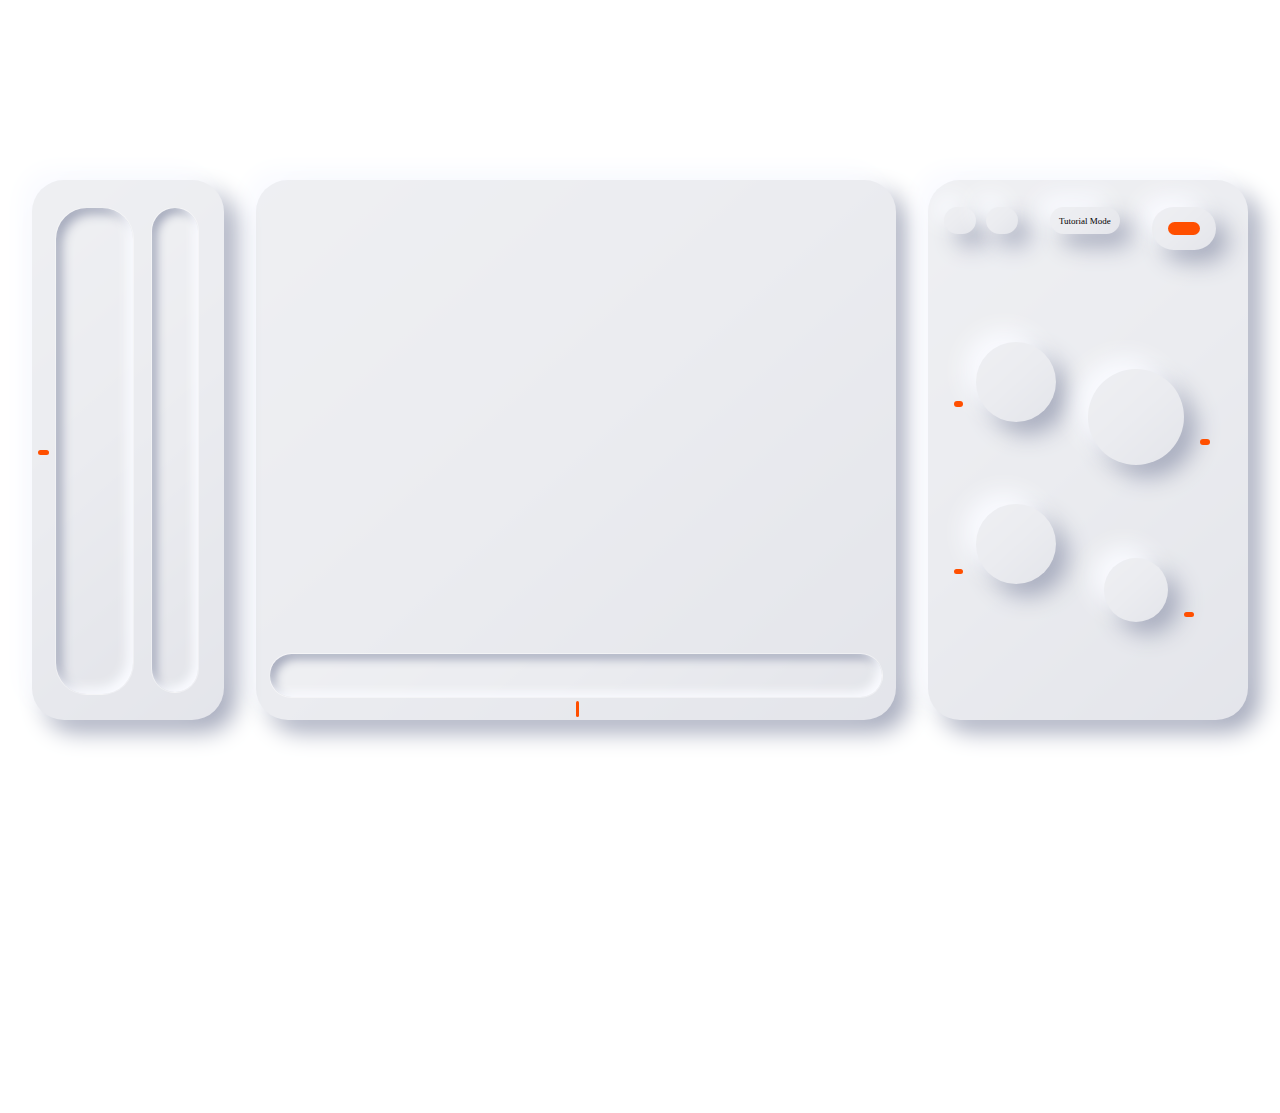
==== index.html @ aaa2e0a0 "V1.0" ====
<!doctype html>
<html>
<head>
<meta charset="utf-8">
<title>LensLab</title>
<link href="style.css" rel="stylesheet" type="text/css">
</head>

<body>
	<div id="disp-tutorial" class="tutorial-block" onclick="tutorial_start()">
		<div id="disp-tutoral-text" class="tutorial-text">On the camera screen, you can change the position of the model in the frame. It is important to take into account the lighting and how a person looks in the scene.     CLICK ON THE HINTS  TO CONTINUE</div>
	</div>
	
	<div id="dist-tutorial" class="tutorial-block" onclick="tutorial_start()">
		<div id="dist-tutoral-text" class="tutorial-text">With this ring, you can adjust the distance between the camera and the person. The closer a person is to the camera, the greater the bokeh effect (blurred background).</div>
	</div>
	
	<div id="shut-tutorial" class="tutorial-block" onclick="tutorial_start()">
		<div id="shutter-tutoral-text" class="tutorial-text">This is the shutter speed wheel. It determines the speed at which the shutter closes, therefore, the lower the value, the less light falls on the camera matrix. This helps to make the scene darker if there is too much light.</div>
	</div>
	
	<div id="apt-tutorial" class="tutorial-block" onclick="tutorial_start()">
		<div id="apt-tutoral-text" class="tutorial-text">This is the diaphragm wheel. It determines how wide the lens aperture is, which also affects the light entering the camera matrix. With this wheel, you can adjust the darkening of the background.</div>
	</div>
	
	<div id="md-tutorial" class="tutorial-block" onclick="tutorial_start()">
		<div id="md-tutoral-text" class="tutorial-text">This is the diaphragm wheel. It determines how wide the lens aperture is, which also affects the light entering the camera matrix. With this wheel, you can adjust the darkening of the background.</div>
	</div>
	
	<div id="lht-tutorial" class="tutorial-block" onclick="tutorial_start()">
		<div id="lht-tutoral-text" class="tutorial-text">This is the lighting wheel. With it, you can change the filter applied to the image on the display.</div>
	</div>
	
	<div id="bn-tutorial" class="tutorial-block" onclick="tutorial_start()">
		<div id="bn-tutoral-text" class="tutorial-text">With these two buttons, you can change the shooting location: park, city and photo studio with a white background.</div>
	</div>
	
	<div id="sh-tutorial" class="tutorial-block" onclick="tutorial_start()">
		<div id="sh-tutoral-text" class="tutorial-text">Is the stage set? Is the model ready? Shoot!</div>
	</div>
	
	<div id="fc-tutorial" class="tutorial-block" onclick="tutorial_start()">
		<div id="fc-tutoral-text" class="tutorial-text">Using the focus ring, you can adjust the blurring of the background or your model. The main thing is to find the right value.</div>
	</div>
	
	<div id="zm-tutorial" class="tutorial-block" onclick="tutorial_start()">
		<div id="zm-tutoral-text" class="tutorial-text">Using the zoom ring, you can zoom in on the model and the background without changing the distance between the camera and the person. But you can still change the distance.</div>
	</div>

	<section id="camera-body">
		<span id="display">
			<span id="image-disp">
				<div id="image-tutorial" class="tutorial"></div>
				<div id="model-cont">
					<div id="model"></div>
				</div>
				<div id="first_overlay" class="overlay" data-blurlevel="0" style="backdropFilter: 'blur(0px')"></div>
				<div id="second_overlay" class="overlay" data-blurlevel="0" style="backdropFilter: 'blur(0px')"></div>
				<div id="darken_overlay" class="overlay"></div>
				<div id="light_overlay" class="overlay"></div>
				<div id="bg-image"></div>
			</span>
			<div class="distance-button">
				<div id="distance-tutorial" class="tutorial"></div>
				<div id="distance-bg"></div>
			</div>
			<div id="style-cont">
				<div id="style-ind" class="indicator"></div>
			</div>
		</span>
		<span id="set-panel">
			<span id="button-col">
				
				<button id="tutorial-button" class="set-button" onclick="tutorial_start()">Tutorial Mode</button>
				
				<div id="shutter-ind" class="indicator"></div>
				
				<div id="shutter-button" class="set-button">
					<div id="shutter-tutorial" class="tutorial"></div>
					<div id="shutter-bg" onclick="changeSht()"></div>
				</div>
				
				<div id="aperture-ind" class="indicator"></div>
				
				<div id="aperture-button" class="set-button">
					<div id="aperture-tutorial" class="tutorial"></div>
					<div id="aparture-bg" onclick="changeApt()"></div>
				</div>
				
				<div id="mode-ind" class="indicator"></div>
				
				<div id="mode-button" class="set-button">
					<div id="mode-tutorial" class="tutorial"></div>
					<div id="mode-bg" onclick="changeMode()"></div>
				</div>
				
				<div id="light-ind" class="indicator"></div>
				
				<div id="light-button" class="set-button">
					<div id="light-tutorial" class="tutorial"></div>
					<div id="light-cont" onclick="changeLight()">
						<div id="light-bg"></div>
					</div>
				</div>
				
				<div id="back-button" class="set-button" onClick=" changeBGback()">
					<div id="back-tutorial" class="tutorial"></div>
					<div id="back-bg" ></div>
				</div>
				
				<div id="next-button" class="set-button" onClick="changeBGnext()">
					<div id="next-tutorial" class="tutorial"></div>
					<div id="next-bg" ></div>
				</div>
				
				<div id="shoot-button" class="set-button" onClick="shoot()">
					<div id="shoot-tutorial" class="tutorial"></div>
					<div id="shoot-ind" class="indicator"></div>
				</div>
			</span>
		</span>
		<span id="zoom-panel">
				<div id="zoom-ind" class="indicator"></div>
				<div class="focus-button">
					<div id="focus-tutorial" class="tutorial"></div>
					<div id="focus-bg"></div>
				</div>
				<div class="zoom-button">
					<div id="zoom-tutorial" class="tutorial"></div>
					<div id="zoom-bg"></div>
				</div>
		</span>
	</section>
	<script src="scripts/script.js"></script>
	<script src="scripts/drag-dist.js"></script>
	<script src="scripts/drag-image.js"></script>
	<script src="scripts/drag-zoom.js"></script>
</body>
</html>
---- style.css ----
html, body {
    margin: 0;
    height: 100%;
}
@media only screen and (min-width: 980px) {
#camera-body {
	position: relative;
	height: 100%;
	width: 100%;
}
#display {
	position:absolute;
	width: 50%;
	height: 50%;
  	left: 45%;
  	top: 50%;
  	-webkit-transform: translate(-50%, -50%);
  	transform: translate(-50%, -50%);
}
#bg-image {
	position: absolute;
	top: -10%;
	width: 100%;
	height: 100%;
	border-radius: 2em;
}
#style-cont {;
	position: absolute;
	width: 100%;
	height: 120%;
  	left: 50%;
  	top: 50%;
	background-color: cadetblue;
	-webkit-transform: translate(-50%, -50%);
  	transform: translate(-50%, -50%);
	border-radius: 2em;
}
.overlay {
	border-radius: 2em;
	position: absolute;
	top: -10%;
	width: 100%;
	height: 100%;
}
#model-cont {
	position: absolute;
	top: -10%;
	width: 100%;
	height: 100%;
}
#model {
	position: absolute;
	width: 400px;
	height: 400px;
	
}
#model:hover {
	cursor: url('https://www.google.com/intl/en_ALL/mapfiles/openhand.cur'), all-scroll;
  	cursor: -webkit-grab;
  	cursor: -moz-grab;
  	cursor: -o-grab;
  	cursor: -ms-grab;
  	cursor: grab;
}
#model:active {
	cursor: url('https://www.google.com/intl/en_ALL/mapfiles/closedhand.cur'), all-scroll;
  	cursor: -webkit-grabbing;
  	cursor: -moz-grabbing;
  	cursor: -o-grabbing;
  	cursor: -ms-grabbing;
  	cursor: grabbing;
}	
	
	
#set-panel {
	display: flex;
	flex-direction: column;
	position:absolute;
	width: 25%;
	height: 60%;
  	left: 85%;
  	top: 50%;
  	-webkit-transform: translate(-50%, -50%);
  	transform: translate(-50%, -50%);
	border-radius: 2em;
}
#zoom-panel {
	background-color: chocolate;
	position:absolute;
	width: 15%;
	height: 60%;
  	left: 10%;
  	top: 50%;
  	-webkit-transform: translate(-50%, -50%);
  	transform: translate(-50%, -50%);
	border-radius: 2em;
}
#button-col {
	margin-top: auto;
}
#shutter-button {
	position: absolute;
	top: 30%;
	left: 15%;
	border: none;
	padding: 0;
	width: 25%;
	aspect-ratio: 1 / 1;
	border-radius: 116.053px;
}
#aperture-button {
	position: absolute;
	top: 60%;
	left: 15%;
	border: none;
	padding: 0;
	width: 25%;
	aspect-ratio: 1 / 1;
	border-radius: 116.053px;
}
#mode-button {
	position: absolute;
	top: 35%;
	left: 50%;
	border: none;
	padding: 0;
	width: 30%;
	aspect-ratio: 1 / 1;
	border-radius: 116.053px;
}
.indicator {
	background-color: #FF4F00;		
}
	#mode-ind {
		position: absolute;
		width: 3%;
		height: 1%;	
		border-radius: 2em;
		top: 48%;
		left: 85%;
	}
	#light-ind {
		position: absolute;
		width: 3%;
		height: 1%;	
		border-radius: 2em;
		top: 80%;
		left: 80%;
	}
	#shutter-ind {
		position: absolute;
		width: 3%;
		height: 1%;	
		border-radius: 2em;
		top: 41%;
		left: 8%;
	}
	#aperture-ind {
		position: absolute;
		width: 3%;
		height: 1%;	
		border-radius: 2em;
		top: 72%;
		left: 8%;
	}
	#style-ind {
		position: absolute;
		width: 0.5%;
		height: 3%;
		border-radius: 2em;
		top: 96.5%;
		left: 50%;
	}
	#zoom-ind {
		position: absolute;
		width: 6%;
		height: 1%;
		border-radius: 2em;
		top: 50%;
		left: 3%;
	}

#light-button {
	position: absolute;
	top: 70%;
	left: 55%;
	border: none;
	padding: 0;
	width: 20%;
	aspect-ratio: 1 / 1;
	border-radius: 116.053px;
}
#iso-button {
	position: absolute;
	top: 28%;
	left: 55%;
	border: none;
	padding: 0;
	width: 20%;
	height: 7%;
	aspect-ratio: 1 / 1;
	border-radius: 53.8097px;
}
#back-button {
	position: absolute;
	top: 5%;
	left: 5%;
	border: none;
	padding: 0;
	width: 10%;
	height: 5%;
	aspect-ratio: 1 / 1;
	border-radius: 53.8097px;
}
#next-button {
	position: absolute;
	top: 5%;
	left: 18%;
	border: none;
	padding: 0;
	width: 10%;
	height: 5%;
	aspect-ratio: 1 / 1;
	border-radius: 53.8097px;
}
#shoot-button {
	position: absolute;
	top: 5%;
	left: 70%;
	border: none;
	padding: 0;
	width: 20%;
	height: 8%;
	aspect-ratio: 1 / 1;
	border-radius: 53.8097px;
}
.distance-button {
	position: absolute;
	top: 95%;
	left: 2%;
	border: none;
	padding: 0;
	width: 96%;
	height: 10%;
	aspect-ratio: 1 / 1;
	border-radius: 2em;
}
.focus-button {
	position: absolute;
	top: 5%;
	left: 62%;
	width: 25%;
	height: 90%;
	border: none;
	padding: 0;
	aspect-ratio: 1 / 1;
	border-radius: 2em;
}
.zoom-button {
	position: absolute;
	top: 5%;
	left: 12%;
	border: none;
	padding: 0;
	width: 40%;
	height: 90%;
	aspect-ratio: 1 / 1;
	border-radius: 2em;
}
.tutorial {
	background-color: #FF4F00;
	opacity: 0.5;
	visibility: hidden;
}
.tutorial {
	-webkit-transition: all 0.5s ease-in-out;
    -moz-transition: all 0.5s ease-in-out;
    -o-transition: all 0.5s ease-in-out;
    transition: all 0.5s ease-in-out;
}

#image-tutorial {
	position: absolute;
	width: 100%;
	height: 100%;
	top: -10%;
	border-radius: 2em;	
}

#distance-tutorial {
	position: absolute;
	width: 100%;
	height: 100%;
	opacity: 0.5;
}
#focus-tutorial {
	position: absolute;
	width: 100%;
	height: 100%;
}
#zoom-tutorial {
	position: absolute;
	width: 100%;
	height: 100%;
}
#shutter-tutorial {
	width: 100%;
	height: 100%;
	border-radius: 10em;
}
#aperture-tutorial {
	width: 100%;
	height: 100%;
	border-radius: 10em;
}
#mode-tutorial {
	width: 100%;
	height: 100%;
	border-radius: 10em;
}
#light-tutorial {
	position: absolute;
	width: 100%;
	height: 100%;
	border-radius: 10em;
}
#next-tutorial {
	position: absolute;
	width: 100%;
	height: 100%;
	border-radius: 10em;
}
#back-tutorial {
	position: absolute;
	width: 100%;
	height: 100%;
	border-radius: 10em;
}
#shoot-tutorial {
	position: absolute;
	width: 100%;
	height: 100%;
	border-radius: 10em;
}




.tutorial-block {
	background-color: #FF4F00;
	opacity: 0.8;
	border-radius: 1em;
	visibility: hidden;
	cursor: pointer;
}
.tutorial-block {
	-webkit-transition: all 0.5s ease-in-out;
    -moz-transition: all 0.5s ease-in-out;
    -o-transition: all 0.5s ease-in-out;
    transition: all 0.5s ease-in-out;
}

.tutorial-text {
	color: white;
	font-family: OpenSans; 
	aspect-ratio: 1/1;
	position: absolute;
	width: 90%;
	left: 5%;
	top: 3%;
	cursor: pointer;
	font-size: 0.80vw;
}
#disp-tutorial {
	left: 30%;
	top: 10%;
	z-index: 9999;
	position: absolute;
	width: 30%;
	height: 10%;
	aspect-ratio: 1/1;
}
#dist-tutorial {
	left: 30%;
	top: 85%;
	z-index: 9999;
	position: absolute;
	width: 30%;
	height: 10%;
	aspect-ratio: 1/1;
}
#shut-tutorial {
	left: 64%;
	top: 36%;
	z-index: 9999;
	position: absolute;
	width: 10%;
	height: 30%;
	aspect-ratio: 1/1;
}
#apt-tutorial {
	left: 64%;
	top: 55%;
	z-index: 9999;
	position: absolute;
	width: 10%;
	height: 27%;
	aspect-ratio: 1/1;
}
#md-tutorial {
	left: 74%;
	top: 40%;
	z-index: 9999;
	position: absolute;
	width: 10%;
	height: 27%;
	aspect-ratio: 1/1;
}
#lht-tutorial {
	left: 74%;
	top: 62%;
	z-index: 9999;
	position: absolute;
	width: 10%;
	height: 15%;
	aspect-ratio: 1/1;
}
#bn-tutorial {
	left: 74%;
	top: 30%;
	z-index: 9999;
	position: absolute;
	width: 10%;
	height: 16%;
	aspect-ratio: 1/1;
}
#sh-tutorial {
	left: 85%;
	top: 32%;
	z-index: 9999;
	position: absolute;
	width: 10%;
	height: 6%;
	aspect-ratio: 1/1;
}
#fc-tutorial {
	left: 17%;
	top: 45%;
	z-index: 9999;
	position: absolute;
	width: 10%;
	height: 19%;
	aspect-ratio: 1/1;
}
#zm-tutorial {
	left: 11%;
	top: 45%;
	z-index: 9999;
	position: absolute;
	width: 10%;
	height: 24%;
	aspect-ratio: 1/1;
}

#tutorial-button {
	border: none;
	position: absolute;
	width: 22%;
	height: 5%;
	top: 5%;
	left: 38%;
	border-radius: 2em;
	font-family: OpenSans; 
	font-weight: normal;
	text-align: center;
	font-size: 0.7vw;
}
#tutorial-button:active {
	background: linear-gradient(317.7deg, rgba(0, 0, 0, 0.4) 0%, rgba(255, 255, 255, 0.4) 105.18%), #EBECF0;
	background-blend-mode: soft-light, normal;
	box-shadow: inset -6px -6px 11px #FAFBFF, inset 6px 6px 11px #A6ABBD;
}
}
@media only screen and (min-width: 0px) and (max-width: 980px) and (orientation: landscape) {
	#camera-body {
	position: relative;
	height: 100%;
	width: 100%;
}
#display {
	position:absolute;
	width: 50%;
	height: 50%;
  	left: 45%;
  	top: 50%;
  	-webkit-transform: translate(-50%, -50%);
  	transform: translate(-50%, -50%);
}
#bg-image {
	position: absolute;
	top: -10%;
	width: 100%;
	height: 100%;
	border-radius: 1em;
	background-size: cover;
}
#style-cont {
	position: absolute;
	width: 100%;
	height: 120%;
  	left: 50%;
  	top: 50%;
	background-color: cadetblue;
	-webkit-transform: translate(-50%, -50%);
  	transform: translate(-50%, -50%);
	border-radius: 1em;
}
#model-cont {
	position: absolute;
	top: -10%;
	width: 100%;
	height: 100%;
}
#model {
	position: absolute;
	width: 400px;
	height: 400px;
	
}
.overlay {
	border-radius: 1em;
	position: absolute;
	top: -10%;
	width: 100%;
	height: 100%;
}
#set-panel {
	background-color: aquamarine;
	position:absolute;
	width: 25%;
	height: 60%;
  	left: 85%;
  	top: 50%;
  	-webkit-transform: translate(-50%, -50%);
  	transform: translate(-50%, -50%);
	border-radius: 1em;
}
#zoom-panel {
	background-color: chocolate;
	position:absolute;
	width: 15%;
	height: 60%;
  	left: 10%;
  	top: 50%;
  	-webkit-transform: translate(-50%, -50%);
  	transform: translate(-50%, -50%);
	border-radius: 1em;
}
#button-col {
	margin-top: auto;
}
#shutter-button {
	position: absolute;
	top: 30%;
	left: 15%;
	border: none;
	padding: 0;
	width: 25%;
	aspect-ratio: 1 / 1;
	border-radius: 116.053px;
}
#aperture-button {
	position: absolute;
	top: 60%;
	left: 15%;
	border: none;
	padding: 0;
	width: 25%;
	aspect-ratio: 1 / 1;
	border-radius: 116.053px;
}
#mode-button {
	position: absolute;
	top: 35%;
	left: 50%;
	border: none;
	padding: 0;
	width: 30%;
	aspect-ratio: 1 / 1;
	border-radius: 116.053px;
}
.indicator {
	background-color: #FF4F00;		
}
	#mode-ind {
		position: absolute;
		width: 3%;
		height: 1%;	
		border-radius: 2em;
		top: 45.5%;
		left: 85%;
	}
	#light-ind {
		position: absolute;
		width: 3%;
		height: 1%;	
		border-radius: 2em;
		top: 77%;
		left: 80%;
	}
	#shutter-ind {
		position: absolute;
		width: 3%;
		height: 1%;	
		border-radius: 2em;
		top: 38.5%;
		left: 8%;
	}
	#aperture-ind {
		position: absolute;
		width: 3%;
		height: 1%;	
		border-radius: 2em;
		top: 69%;
		left: 8%;
	}
	#style-ind {
		position: absolute;
		width: 0.5%;
		height: 3%;
		border-radius: 2em;
		top: 96.5%;
		left: 50%;
	}
	#zoom-ind {
		position: absolute;
		width: 6%;
		height: 1%;
		border-radius: 2em;
		top: 50%;
		left: 3%;
	}

#light-button {
	position: absolute;
	top: 70%;
	left: 55%;
	border: none;
	padding: 0;
	width: 20%;
	aspect-ratio: 1 / 1;
	border-radius: 116.053px;
}
#iso-button {
	position: absolute;
	top: 28%;
	left: 55%;
	border: none;
	padding: 0;
	width: 20%;
	height: 7%;
	aspect-ratio: 1 / 1;
	border-radius: 53.8097px;
}
#back-button {
	position: absolute;
	top: 5%;
	left: 5%;
	border: none;
	padding: 0;
	width: 10%;
	height: 5%;
	aspect-ratio: 1 / 1;
	border-radius: 53.8097px;
}
#next-button {
	position: absolute;
	top: 5%;
	left: 18%;
	border: none;
	padding: 0;
	width: 10%;
	height: 5%;
	aspect-ratio: 1 / 1;
	border-radius: 53.8097px;
}
#shoot-button {
	position: absolute;
	top: 5%;
	left: 70%;
	border: none;
	padding: 0;
	width: 20%;
	height: 8%;
	aspect-ratio: 1 / 1;
	border-radius: 53.8097px;
}
.distance-button {
	position: absolute;
	top: 95%;
	left: 2%;
	border: none;
	padding: 0;
	width: 96%;
	height: 10%;
	aspect-ratio: 1 / 1;
	border-radius: 2em;
}
.focus-button {
	position: absolute;
	top: 5%;
	left: 62%;
	width: 25%;
	height: 90%;
	border: none;
	padding: 0;
	aspect-ratio: 1 / 1;
	border-radius: 2em;
}
.zoom-button {
	position: absolute;
	top: 5%;
	left: 12%;
	border: none;
	padding: 0;
	width: 40%;
	height: 90%;
	aspect-ratio: 1 / 1;
	border-radius: 2em;
}
	
	
	
	
.tutorial {
	background-color: #FF4F00;
	opacity: 0.5;
	visibility: hidden;
}
.tutorial {
	-webkit-transition: all 0.5s ease-in-out;
    -moz-transition: all 0.5s ease-in-out;
    -o-transition: all 0.5s ease-in-out;
    transition: all 0.5s ease-in-out;
}

#image-tutorial {
	position: absolute;
	width: 100%;
	height: 100%;
	top: -10%;
	border-radius: 1em;	
}

#distance-tutorial {
	position: absolute;
	width: 100%;
	height: 100%;
	opacity: 0.5;
}
#focus-tutorial {
	position: absolute;
	width: 100%;
	height: 100%;
}
#zoom-tutorial {
	position: absolute;
	width: 100%;
	height: 100%;
}
#shutter-tutorial {
	width: 100%;
	height: 100%;
	border-radius: 10em;
}
#aperture-tutorial {
	width: 100%;
	height: 100%;
	border-radius: 10em;
}
#mode-tutorial {
	width: 100%;
	height: 100%;
	border-radius: 10em;
}
#light-tutorial {
	position: absolute;
	width: 100%;
	height: 100%;
	border-radius: 10em;
}
#next-tutorial {
	position: absolute;
	width: 100%;
	height: 100%;
	border-radius: 10em;
}
#back-tutorial {
	position: absolute;
	width: 100%;
	height: 100%;
	border-radius: 10em;
}
#shoot-tutorial {
	position: absolute;
	width: 100%;
	height: 100%;
	border-radius: 10em;
}




.tutorial-block {
	background-color: #FF4F00;
	opacity: 0.8;
	border-radius: 0.5em;
	visibility: hidden;
	cursor: pointer;
}
.tutorial-block {
	-webkit-transition: all 0.5s ease-in-out;
    -moz-transition: all 0.5s ease-in-out;
    -o-transition: all 0.5s ease-in-out;
    transition: all 0.5s ease-in-out;
}

.tutorial-text {
	color: white;
	font-family: OpenSans; 
	aspect-ratio: 1/1;
	position: absolute;
	width: 90%;
	left: 5%;
	top: 6%;
	cursor: pointer;
	font-size: 0.9vw;
}
#disp-tutorial {
	left: 30%;
	top: 10%;
	z-index: 9999;
	position: absolute;
	width: 30%;
	height: 10%;
	aspect-ratio: 1/1;
}
#dist-tutorial {
	left: 30%;
	top: 85%;
	z-index: 9999;
	position: absolute;
	width: 30%;
	height: 10%;
	aspect-ratio: 1/1;
}
#shut-tutorial {
	left: 64%;
	top: 36%;
	z-index: 9999;
	position: absolute;
	width: 10%;
	height: 30%;
	aspect-ratio: 1/1;
}
#apt-tutorial {
	left: 64%;
	top: 55%;
	z-index: 9999;
	position: absolute;
	width: 10%;
	height: 27%;
	aspect-ratio: 1/1;
}
#md-tutorial {
	left: 74%;
	top: 40%;
	z-index: 9999;
	position: absolute;
	width: 10%;
	height: 27%;
	aspect-ratio: 1/1;
}
#lht-tutorial {
	left: 74%;
	top: 62%;
	z-index: 9999;
	position: absolute;
	width: 10%;
	height: 15%;
	aspect-ratio: 1/1;
}
#bn-tutorial {
	left: 74%;
	top: 30%;
	z-index: 9999;
	position: absolute;
	width: 10%;
	height: 16%;
	aspect-ratio: 1/1;
}
#sh-tutorial {
	left: 85%;
	top: 32%;
	z-index: 9999;
	position: absolute;
	width: 10%;
	height: 8%;
	aspect-ratio: 1/1;
}
#fc-tutorial {
	left: 17%;
	top: 45%;
	z-index: 9999;
	position: absolute;
	width: 10%;
	height: 19%;
	aspect-ratio: 1/1;
}
#zm-tutorial {
	left: 11%;
	top: 45%;
	z-index: 9999;
	position: absolute;
	width: 10%;
	height: 24%;
	aspect-ratio: 1/1;
}

#tutorial-button {
	font-size: 0.7vw;
	border: none;
	position: absolute;
	width: 25%;
	height: 5%;
	top: 5%;
	left: 38%;
	border-radius: 2em;
	font-family: OpenSans; 
	font-weight: normal;
	text-align: center;
}
#tutorial-button:active {
	background: linear-gradient(317.7deg, rgba(0, 0, 0, 0.4) 0%, rgba(255, 255, 255, 0.4) 105.18%), #EBECF0;
	background-blend-mode: soft-light, normal;
	box-shadow: inset -6px -6px 11px #FAFBFF, inset 6px 6px 11px #A6ABBD;
}
}



/*styling elements*/
#model-cont{
	z-index: -97;
	display: flex;
    align-items: center;
    justify-content: center;
    overflow: hidden;
	touch-action: none;
}
#model {
	z-index: -96;
	touch-action: none;
	background-image: url("images/pngegg.png");
	background-size: contain;
	background-repeat: no-repeat;
    user-select: none;
	background-position: bottom;
}
.overlay {
	z-index: -99;
}
#bg-image {
	z-index: -999;
	background-repeat: no-repeat;
	background-size: cover;

	background-position: center;
	background-size: 1000px;
	aspect-ratio: 1 / 1;
	
}
#bg-image {
	-webkit-transition: all 0.5s ease;
    -moz-transition: all 0.5s ease;
    -o-transition: all 0.5s ease;
    transition: all 0.5s ease;
}
#style-cont {
	z-index: -9999;
	background: linear-gradient(317.7deg, rgba(0, 0, 0, 0.4) 0%, rgba(255, 255, 255, 0.4) 105.18%), #EBECF0;
	background-blend-mode: soft-light, normal;
	box-shadow: -12px -12px 23px #FAFBFF, 12px 12px 23px #A6ABBD;
}
.distance-button {
	display: flex;
    align-items: center;
    justify-content: center;
    overflow: hidden;
	touch-action: none;
	z-index: -94;
	background: linear-gradient(317.7deg, rgba(0, 0, 0, 0.4) 0%, rgba(255, 255, 255, 0.4) 105.18%), #EBECF0;
	background-blend-mode: soft-light, normal;
	border: 1px solid rgba(255, 255, 255, 0.4);
	box-sizing: border-box;
	box-shadow: inset -5px -5px 10px #FAFBFF, inset 5px 5px 10px #A6ABBD;
	border-radius: 2em;
}
#distance-bg {
	user-select: none;
	touch-action: none;
	position: absolute;
	z-index: -93;
	width: 200%;
	height: 50%;
	top: 29%;
	left: -35%;
	background-image: url("images/Group.png");
	background-repeat: no-repeat;
	background-size: contain;
}
#distance-bg:hover {
	cursor: url('https://www.google.com/intl/en_ALL/mapfiles/openhand.cur'), all-scroll;
  	cursor: -webkit-grab;
  	cursor: -moz-grab;
  	cursor: -o-grab;
  	cursor: -ms-grab;
  	cursor: grab;
}
#distance-bg:active {
	cursor: url('https://www.google.com/intl/en_ALL/mapfiles/closedhand.cur'), all-scroll;
  	cursor: -webkit-grabbing;
  	cursor: -moz-grabbing;
  	cursor: -o-grabbing;
  	cursor: -ms-grabbing;
  	cursor: grabbing;
}
#zoom-panel {
	background: linear-gradient(317.7deg, rgba(0, 0, 0, 0.4) 0%, rgba(255, 255, 255, 0.4) 105.18%), #EBECF0;
	background-blend-mode: soft-light, normal;
	box-shadow: -12px -12px 23px #FAFBFF, 12px 12px 23px #A6ABBD;
	overflow: hidden;
}
.focus-button {
	display: flex;
    align-items: center;
    justify-content: center;
    overflow: hidden;
	touch-action: none;
	z-index: -90;
	background: linear-gradient(317.7deg, rgba(0, 0, 0, 0.4) 0%, rgba(255, 255, 255, 0.4) 105.18%), #EBECF0;
	background-blend-mode: soft-light, normal;
	border: 1px solid rgba(255, 255, 255, 0.4);
	box-sizing: border-box;
	box-shadow: inset -5px -5px 10px #FAFBFF, inset 5px 5px 10px #A6ABBD;
	border-radius: 2em;
}
#focus-bg {
	user-select: none;
	touch-action: none;
	position: absolute;
	z-index: -89;
	width: 50%;
	height: 200%;
	top: -30%;
	left: 27%;
	background-image: url("images/Group 3.png");
	background-repeat: no-repeat;
	background-size: contain;
}
#focus-bg:hover {
	cursor: url('https://www.google.com/intl/en_ALL/mapfiles/openhand.cur'), all-scroll;
  	cursor: -webkit-grab;
  	cursor: -moz-grab;
  	cursor: -o-grab;
  	cursor: -ms-grab;
  	cursor: grab;
}
#focus-bg:active {
	cursor: url('https://www.google.com/intl/en_ALL/mapfiles/closedhand.cur'), all-scroll;
  	cursor: -webkit-grabbing;
  	cursor: -moz-grabbing;
  	cursor: -o-grabbing;
  	cursor: -ms-grabbing;
  	cursor: grabbing;
}
.zoom-button {
	display: flex;
    align-items: center;
    justify-content: center;
    overflow: hidden;
	touch-action: none;
	z-index: -95;
	background: linear-gradient(317.7deg, rgba(0, 0, 0, 0.4) 0%, rgba(255, 255, 255, 0.4) 105.18%), #EBECF0;
	background-blend-mode: soft-light, normal;
	border: 1.14489px solid rgba(255, 255, 255, 0.4);
	box-shadow: inset -6px -6px 11px #FAFBFF, inset 6px 6px 11px #A6ABBD;
}
#zoom-bg {
	user-select: none;
	touch-action: none;
	position: absolute;
	z-index: -89;
	width: 60%;
	height: 250%;
	top: 0%;
	left: 27%;
	background-image: url("images/Group2.png");
	background-repeat: no-repeat;
	background-size: contain;
}
#zoom-bg:hover {
	cursor: url('https://www.google.com/intl/en_ALL/mapfiles/openhand.cur'), all-scroll;
  	cursor: -webkit-grab;
  	cursor: -moz-grab;
  	cursor: -o-grab;
  	cursor: -ms-grab;
  	cursor: grab;
}
#zoom-bg:active {
	cursor: url('https://www.google.com/intl/en_ALL/mapfiles/closedhand.cur'), all-scroll;
  	cursor: -webkit-grabbing;
  	cursor: -moz-grabbing;
  	cursor: -o-grabbing;
  	cursor: -ms-grabbing;
  	cursor: grabbing;
}
#set-panel {
	background: linear-gradient(317.7deg, rgba(0, 0, 0, 0.4) 0%, rgba(255, 255, 255, 0.4) 105.18%), #EBECF0;
	background-blend-mode: soft-light, normal;
	box-shadow: -12px -12px 23px #FAFBFF, 12px 12px 23px #A6ABBD;
}
.set-button {
	background: linear-gradient(317.7deg, rgba(0, 0, 0, 0.4) 0%, rgba(255, 255, 255, 0.4) 105.18%), #EBECF0;
	background-blend-mode: soft-light, normal;
	box-shadow: -12px -12px 23px #FAFBFF, 12px 12px 23px #A6ABBD;
}
#aperture-button {
	z-index: -91;	
}

#aparture-bg {
	background-repeat: no-repeat;
	background-size: contain;
	background-image: url("images/apature-bg.png");
	width: 90%;
	height: 90%;
	z-index: -90;
	position: absolute;
	top: 6%;
	left: 6%;
	cursor: pointer;
}
#shutter-button {
	z-index: -91;
}
#shutter-bg {
	background-repeat: no-repeat;
	background-size: contain;
	background-image: url("images/shutter-bg.png");
	width: 90%;
	height: 90%;
	z-index: -90;
	position: absolute;
	top: 6%;
	left: 6%;
	cursor: pointer;
}
#mode-button {
	z-index: -91;
}
#mode-bg {
	background-repeat: no-repeat;
	background-size: contain;
	background-image: url("images/Mode-bg.png");
	width: 90%;
	height: 90%;
	z-index: -90;
	position: absolute;
	top: 6%;
	left: 6%;
	cursor: pointer;
}
#light-button {
	z-index: -91;
}
#light-cont {
	position: absolute;
	width: 100%;
	height: 100%;
	cursor: pointer;
}
#light-bg {
	background-repeat: no-repeat;
	background-size: contain;
	background-image: url("images/light-bg.png");
	width: 85%;
	height: 85%;
	z-index: -90;
	position: absolute;
	top: 3%;
	left: 16%;
	cursor: pointer;
}
#back-button {
	z-index: -91;
}
#back-bg {
	background-repeat: no-repeat;
	background-size: contain;
	background-image: url("images/back.png");
	width: 50%;
	height: 50%;
	z-index: -90;
	position: absolute;
	top: 25%;
	left: 25%;
	cursor: pointer;
	background-position: center;
}
#back-button:active {
	background: linear-gradient(317.7deg, rgba(0, 0, 0, 0.4) 0%, rgba(255, 255, 255, 0.4) 105.18%), #EBECF0;
	background-blend-mode: soft-light, normal;
	box-shadow: inset -6px -6px 11px #FAFBFF, inset 6px 6px 11px #A6ABBD;
}
#next-button {
	z-index: -91;
}
#next-bg {
	background-repeat: no-repeat;
	background-size: contain;
	background-image: url("images/next.png");
	width: 50%;
	height: 50%;
	z-index: -90;
	position: absolute;
	top: 25%;
	left: 25%;
	cursor: pointer;
	background-position: center;
}
#shoot-button {
	z-index: -91;
}
#shoot-button:active {
	background: linear-gradient(317.7deg, rgba(0, 0, 0, 0.4) 0%, rgba(255, 255, 255, 0.4) 105.18%), #EBECF0;
	background-blend-mode: soft-light, normal;
	box-shadow: inset -6px -6px 11px #FAFBFF, inset 6px 6px 11px #A6ABBD;
}
#shoot-ind {
	position: absolute;
	width: 50%;
	height: 30%;
	top: 35%;
	left: 25%;
	border-radius: 2em;
}
#next-button:active {
	background: linear-gradient(317.7deg, rgba(0, 0, 0, 0.4) 0%, rgba(255, 255, 255, 0.4) 105.18%), #EBECF0;
	background-blend-mode: soft-light, normal;
		box-shadow: inset -6px -6px 11px #FAFBFF, inset 6px 6px 11px #A6ABBD;
}
#aparture-bg {
	-webkit-transition: all 0.5s ease-in-out;
    -moz-transition: all 0.5s ease-in-out;
    -o-transition: all 0.5s ease-in-out;
    transition: all 0.5s ease-in-out;
}
#shutter-bg {
	-webkit-transition: all 0.5s ease-in-out;
    -moz-transition: all 0.5s ease-in-out;
    -o-transition: all 0.5s ease-in-out;
    transition: all 0.5s ease-in-out;
}
#mode-bg {
	-webkit-transition: all 0.5s ease-in-out;
    -moz-transition: all 0.5s ease-in-out;
    -o-transition: all 0.5s ease-in-out;
    transition: all 0.5s ease-in-out;
}
#light-cont {
	-webkit-transition: all 0.5s ease-in-out;
    -moz-transition: all 0.5s ease-in-out;
    -o-transition: all 0.5s ease-in-out;
    transition: all 0.5s ease-in-out;
}
#back-button {
	-webkit-transition: all 0.5s ease-in-out;
    -moz-transition: all 0.5s ease-in-out;
    -o-transition: all 0.5s ease-in-out;
    transition: all 0.5s ease-in-out;
}
#next-button {
	-webkit-transition: all 0.5s ease-in-out;
    -moz-transition: all 0.5s ease-in-out;
    -o-transition: all 0.5s ease-in-out;
    transition: all 0.5s ease-in-out;
}
#shoot-button {
	-webkit-transition: all 0.5s ease-in-out;
    -moz-transition: all 0.5s ease-in-out;
    -o-transition: all 0.5s ease-in-out;
    transition: all 0.5s ease-in-out;
}



#darken_overlay {
	background: black;
	opacity: 0;
}
#light_overlay {
	background: white;
	opacity: 0;
}
@font-face {
	font-family: OpenSans;
	src: url("fonts/OpenSans-Regular.ttf");
	font-style: normal; 
	font-weight: normal; 
}
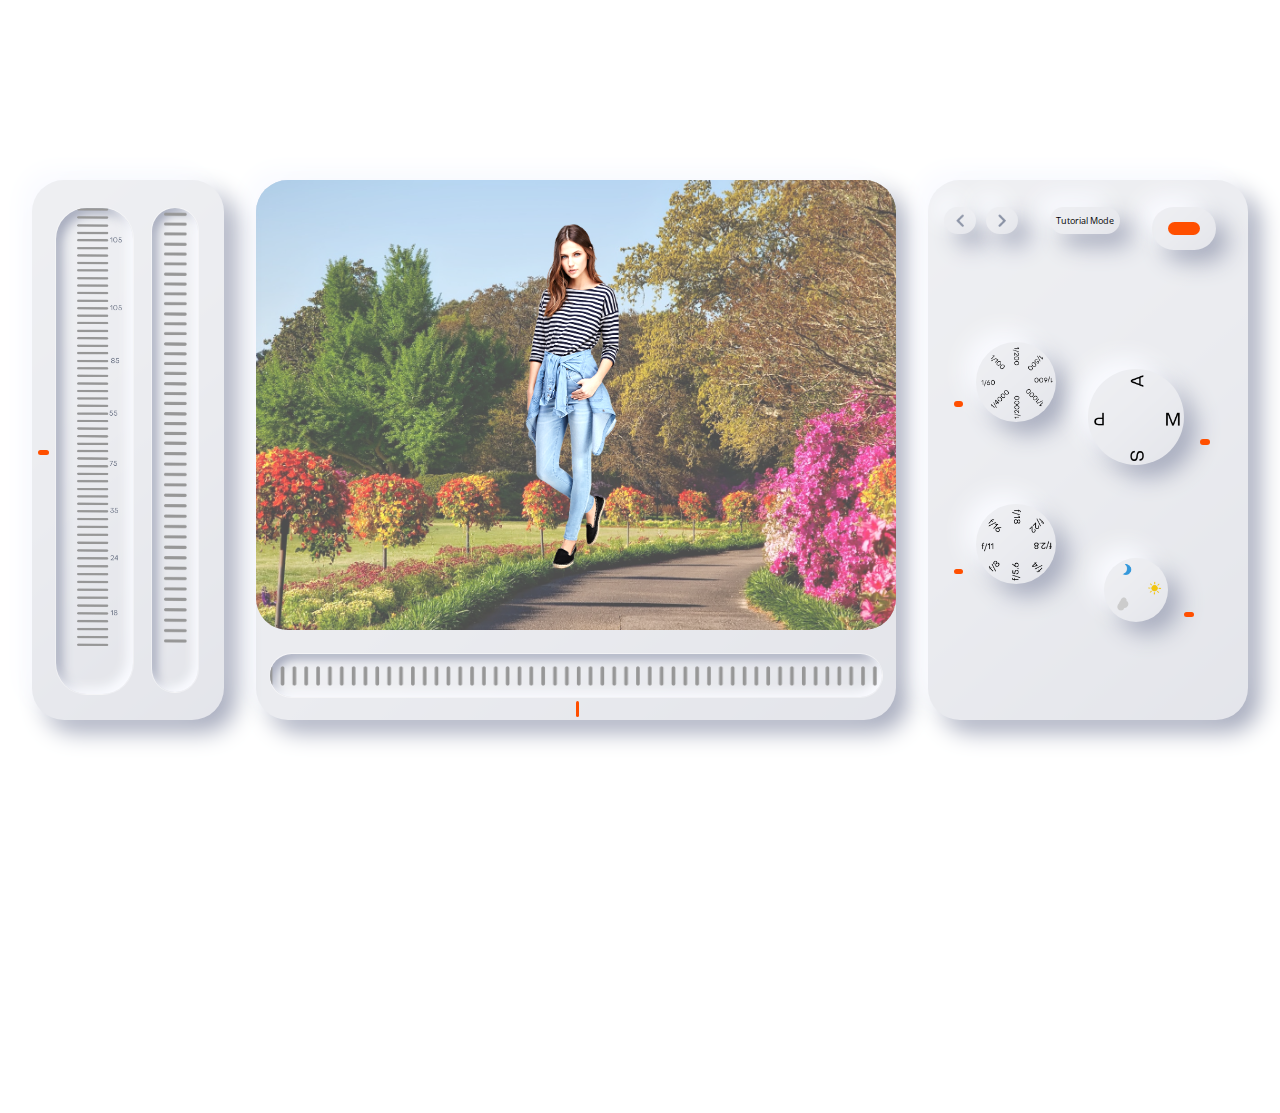
==== commit 3d214b4f: "v1.0" ====
--- a/index.html
+++ b/index.html
@@ -7,6 +7,7 @@
 </head>
 
 <body>
+	<!--Text for tutorial mod blocks-->
 	<div id="disp-tutorial" class="tutorial-block" onclick="tutorial_start()">
 		<div id="disp-tutoral-text" class="tutorial-text">On the camera screen, you can change the position of the model in the frame. It is important to take into account the lighting and how a person looks in the scene.     CLICK ON THE HINTS  TO CONTINUE</div>
 	</div>
@@ -46,20 +47,23 @@
 	<div id="zm-tutorial" class="tutorial-block" onclick="tutorial_start()">
 		<div id="zm-tutoral-text" class="tutorial-text">Using the zoom ring, you can zoom in on the model and the background without changing the distance between the camera and the person. But you can still change the distance.</div>
 	</div>
-
+<!--section with elements of a camera simulator-->
 	<section id="camera-body">
+		<!--camera screen-->
 		<span id="display">
 			<span id="image-disp">
 				<div id="image-tutorial" class="tutorial"></div>
 				<div id="model-cont">
 					<div id="model"></div>
 				</div>
+				<!--overlays to darken or lighten various screen elements-->
 				<div id="first_overlay" class="overlay" data-blurlevel="0" style="backdropFilter: 'blur(0px')"></div>
 				<div id="second_overlay" class="overlay" data-blurlevel="0" style="backdropFilter: 'blur(0px')"></div>
 				<div id="darken_overlay" class="overlay"></div>
 				<div id="light_overlay" class="overlay"></div>
 				<div id="bg-image"></div>
 			</span>
+			<!--distance ring-->
 			<div class="distance-button">
 				<div id="distance-tutorial" class="tutorial"></div>
 				<div id="distance-bg"></div>
@@ -68,6 +72,7 @@
 				<div id="style-ind" class="indicator"></div>
 			</div>
 		</span>
+		<!--right panel with buttons-->
 		<span id="set-panel">
 			<span id="button-col">
 				
@@ -119,6 +124,7 @@
 				</div>
 			</span>
 		</span>
+		<!--left panel with zoom and focus settings-->
 		<span id="zoom-panel">
 				<div id="zoom-ind" class="indicator"></div>
 				<div class="focus-button">
@@ -131,6 +137,7 @@
 				</div>
 		</span>
 	</section>
+	<!--scripts for camera functions-->
 	<script src="scripts/script.js"></script>
 	<script src="scripts/drag-dist.js"></script>
 	<script src="scripts/drag-image.js"></script>
